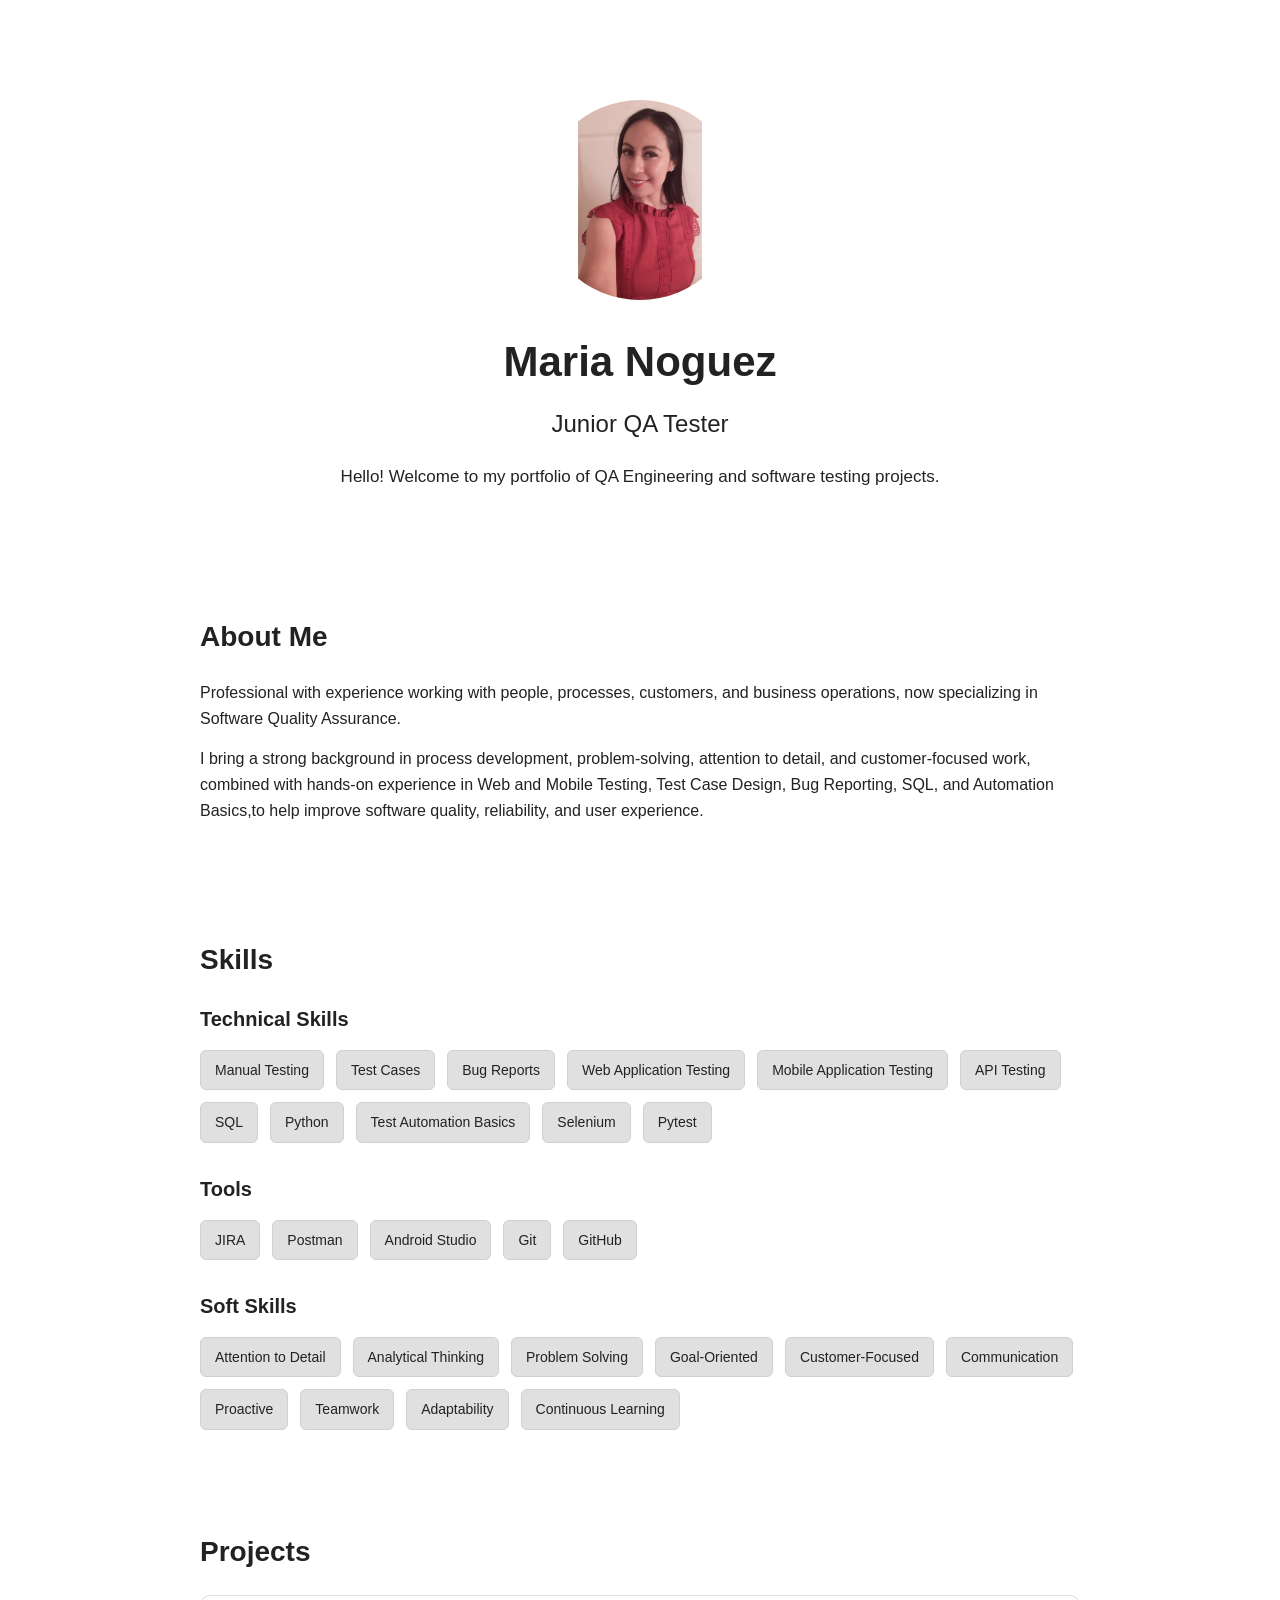
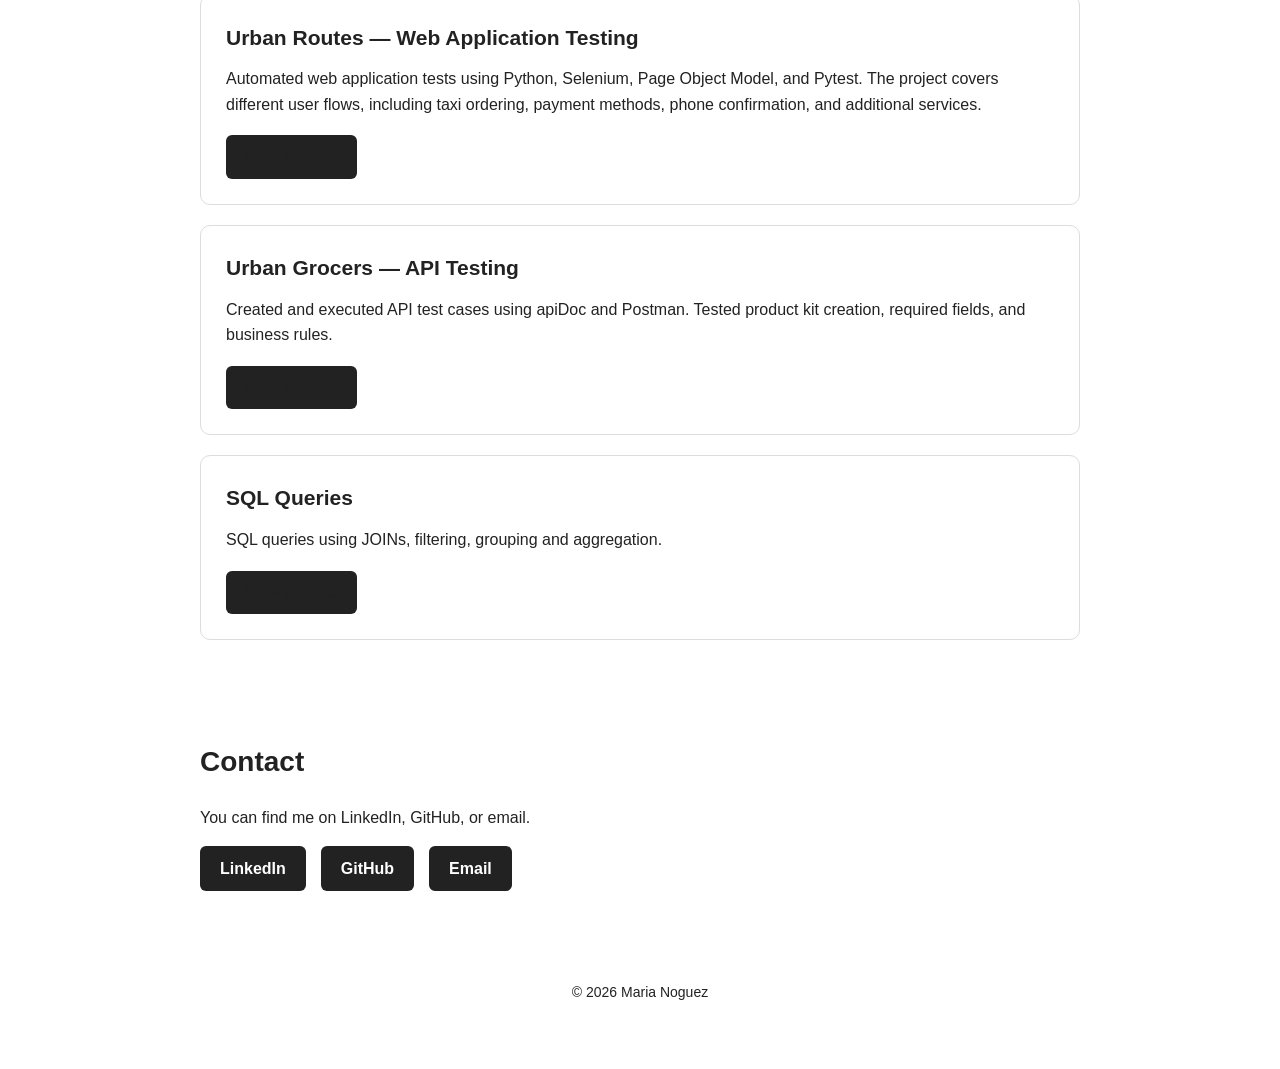
==== index.html @ 5c4d9ec5 "Update index.html" ====
<!DOCTYPE html>
<html lang="en">

<head>
    <meta charset="UTF-8">
    <meta name="viewport" content="width=device-width, initial-scale=1.0">
    <title>Maria Noguez | QA Tester</title>
    <link rel="stylesheet" href="style.css">
</head>

<body>

    <div class="container">

        <header>
            <img src="PROFILE.JPG.jpeg" alt="Maria Noguez" class="profile-photo">
            <h1>Maria Noguez</h1>
            <h2>Junior QA Tester</h2>

            <p>
                Hello! Welcome to my portfolio of QA Engineering
                and software testing projects.
            </p>
        </header>

        <main>

            <!-- About Me -->
            <section class="section">
                <h2>About Me</h2>

                <p>
                    Professional with experience working with people,
                    processes, customers, and business operations, now
                    specializing in Software Quality Assurance.
                </p>

                <p>
                    I bring a strong background in process development,
                    problem-solving, attention to detail, and customer-focused 
                    work, combined with hands-on experience in Web and Mobile
                    Testing, Test Case Design, Bug Reporting, SQL, and Automation
                    Basics,to help improve software quality, reliability, and user experience.
                </p>
            </section>


<!-- Skills -->

<section class="section">

    <h2>Skills</h2>

    <div class="skill-category">

        <h3>Technical Skills</h3>

        <div class="skills">
            <span>Manual Testing</span>
            <span>Test Cases</span>
            <span>Bug Reports</span>
            <span>Web Application Testing</span>
            <span>Mobile Application Testing</span>
            <span>API Testing</span>
            <span>SQL</span>
            <span>Python</span>
            <span>Test Automation Basics</span>
            <span>Selenium</span>
            <span>Pytest</span>
        </div>

    </div>


    <div class="skill-category">

        <h3>Tools</h3>

        <div class="skills">
            <span>JIRA</span>
            <span>Postman</span>
            <span>Android Studio</span>
            <span>Git</span>
            <span>GitHub</span>
        </div>

    </div>


    <div class="skill-category">

        <h3>Soft Skills</h3>

        <div class="skills">
            <span>Attention to Detail</span>
            <span>Analytical Thinking</span>
            <span>Problem Solving</span>
            <span>Goal-Oriented</span>
            <span>Customer-Focused</span>
            <span>Communication</span>
            <span>Proactive</span>
            <span>Teamwork</span>
            <span>Adaptability</span>
            <span>Continuous Learning</span>
        </div>

    </div>
    
</section>


            <!-- Projects -->
            <section class="section">

                <h2>Projects</h2>


                <!-- Project 1 -->
                <article class="project">

                    <h3>Urban Routes — Web Application Testing</h3>

                    <p>
                        Automated web application tests using Python,
                        Selenium, Page Object Model, and Pytest.
                        The project covers different user flows,
                        including taxi ordering, payment methods,
                        phone confirmation, and additional services.
                    </p>

                    <a href="https://github.com/mariaestra33/maria.github.io">
                        View Project
                    </a>

                </article>


                <!-- Project 2 -->
                <article class="project">

                    <h3>Urban Grocers — API Testing</h3>

                    <p>
                        Created and executed API test cases using apiDoc
                        and Postman. Tested product kit creation,
                        required fields, and business rules.
                    </p>

                    <a href="https://github.com/mariaestra33/maria.github.io">
                        View Project
                    </a>

                </article>


                <!-- Project 3 -->
                <article class="project">

                    <h3>SQL Queries</h3>

                    <p>
                        SQL queries using JOINs, filtering,
                        grouping and aggregation.
                    </p>

                    <a href="https://github.com/mariaestra33/maria.github.io">
                        View Project
                    </a>

                </article>

            </section>


            <!-- Contact -->
            <section class="section">

                <h2>Contact</h2>

               <p>
        You can find me on LinkedIn, GitHub, or email.
    </p>

    <div class="contact-buttons">

        <a href="https://www.linkedin.com/in/maria-noguez-b1398440a/" target="_blank">
            LinkedIn
        </a>

        <a href="https://github.com/mariaestra33" target="_blank">
            GitHub
        </a>

        <a href="noguez.maria33@gmail.com" target="_blank">
            Email
        </a>

    </div>
</section>

        </main>

        <footer>
            <p>
                © 2026 Maria Noguez
            </p>
        </footer>

    </div>

</body>

</html>
---- style.css ----
* {
    margin: 0;
    padding: 0;
    box-sizing: border-box;
}

body {
    font-family: Arial, sans-serif;
    background-color: #red;
    color: #222;
    line-height: 1.6;
}

.container {
    max-width: 1000px;
    margin: 0 auto;
    padding: 40px 25px;
}

/* Header */

header {
    text-align: center;
    padding: 60px 20px;
    background-color: #ffffff;
    border-radius: 12px;
    margin-bottom: 30px;
}

header h1 {
    font-size: 42px;
    margin-bottom: 10px;
}

header h2 {
    font-size: 24px;
    font-weight: normal;
    margin-bottom: 20px;
}

header p {
    max-width: 700px;
    margin: 0 auto;
    font-size: 17px;
}


/* Sections */

.section {
    background-color: #ffffff;
    padding: 35px;
    margin-bottom: 30px;
    border-radius: 12px;
}

.section h2 {
    font-size: 28px;
    margin-bottom: 20px;
}


/* About Me */

.section p {
    margin-bottom: 15px;
}


/* Skills */

.skill-category {
    margin-bottom: 30px;
}

.skill-category:last-child {
    margin-bottom: 0;
}

.skill-category h3 {
    font-size: 20px;
    margin-bottom: 15px;
}

.skills {
    display: flex;
    flex-wrap: wrap;
    gap: 12px;
}

.skills span {
    background-color: #e0e0e0;
    color: #222;
    padding: 8px 14px;
    border-radius: 6px;
    font-size: 14px;
    border: 1px solid #d0d0d0;
    white-space: nowrap;
}


/* Projects */

.project {
    border: 1px solid #ddd;
    border-radius: 10px;
    padding: 25px;
    margin-bottom: 20px;
}

.project:last-child {
    margin-bottom: 0;
}

.project h3 {
    font-size: 21px;
    margin-bottom: 12px;
}

.project p {
    margin-bottom: 18px;
}

.project a {
    display: inline-block;
    text-decoration: none;
    background-color: #222;
    color: #ffffff;
    padding: 9px 18px;
    border-radius: 6px;
}

.project a:hover {
    opacity: 0.8;
}


/* Contact */

.section a {
    color: #222;
    font-weight: bold;
}


/* Footer */

footer {
    text-align: center;
    padding: 25px;
    font-size: 14px;
}
/* Profile photo */

.profile-photo {
    width: 200px;
    height: 200px;
    border-radius: 50%;
    object-fit: contain;
    margin-bottom: 20px;
}

.contact-buttons {
    display: flex;
    gap: 15px;
    flex-wrap: wrap;
}

.contact-buttons a {
    display: inline-block;
    text-decoration: none;
    background-color: #222;
    color: #ffffff;
    padding: 10px 20px;
    border-radius: 6px;
    font-weight: bold;
}

.contact-buttons a:hover {
    opacity: 0.8;
}
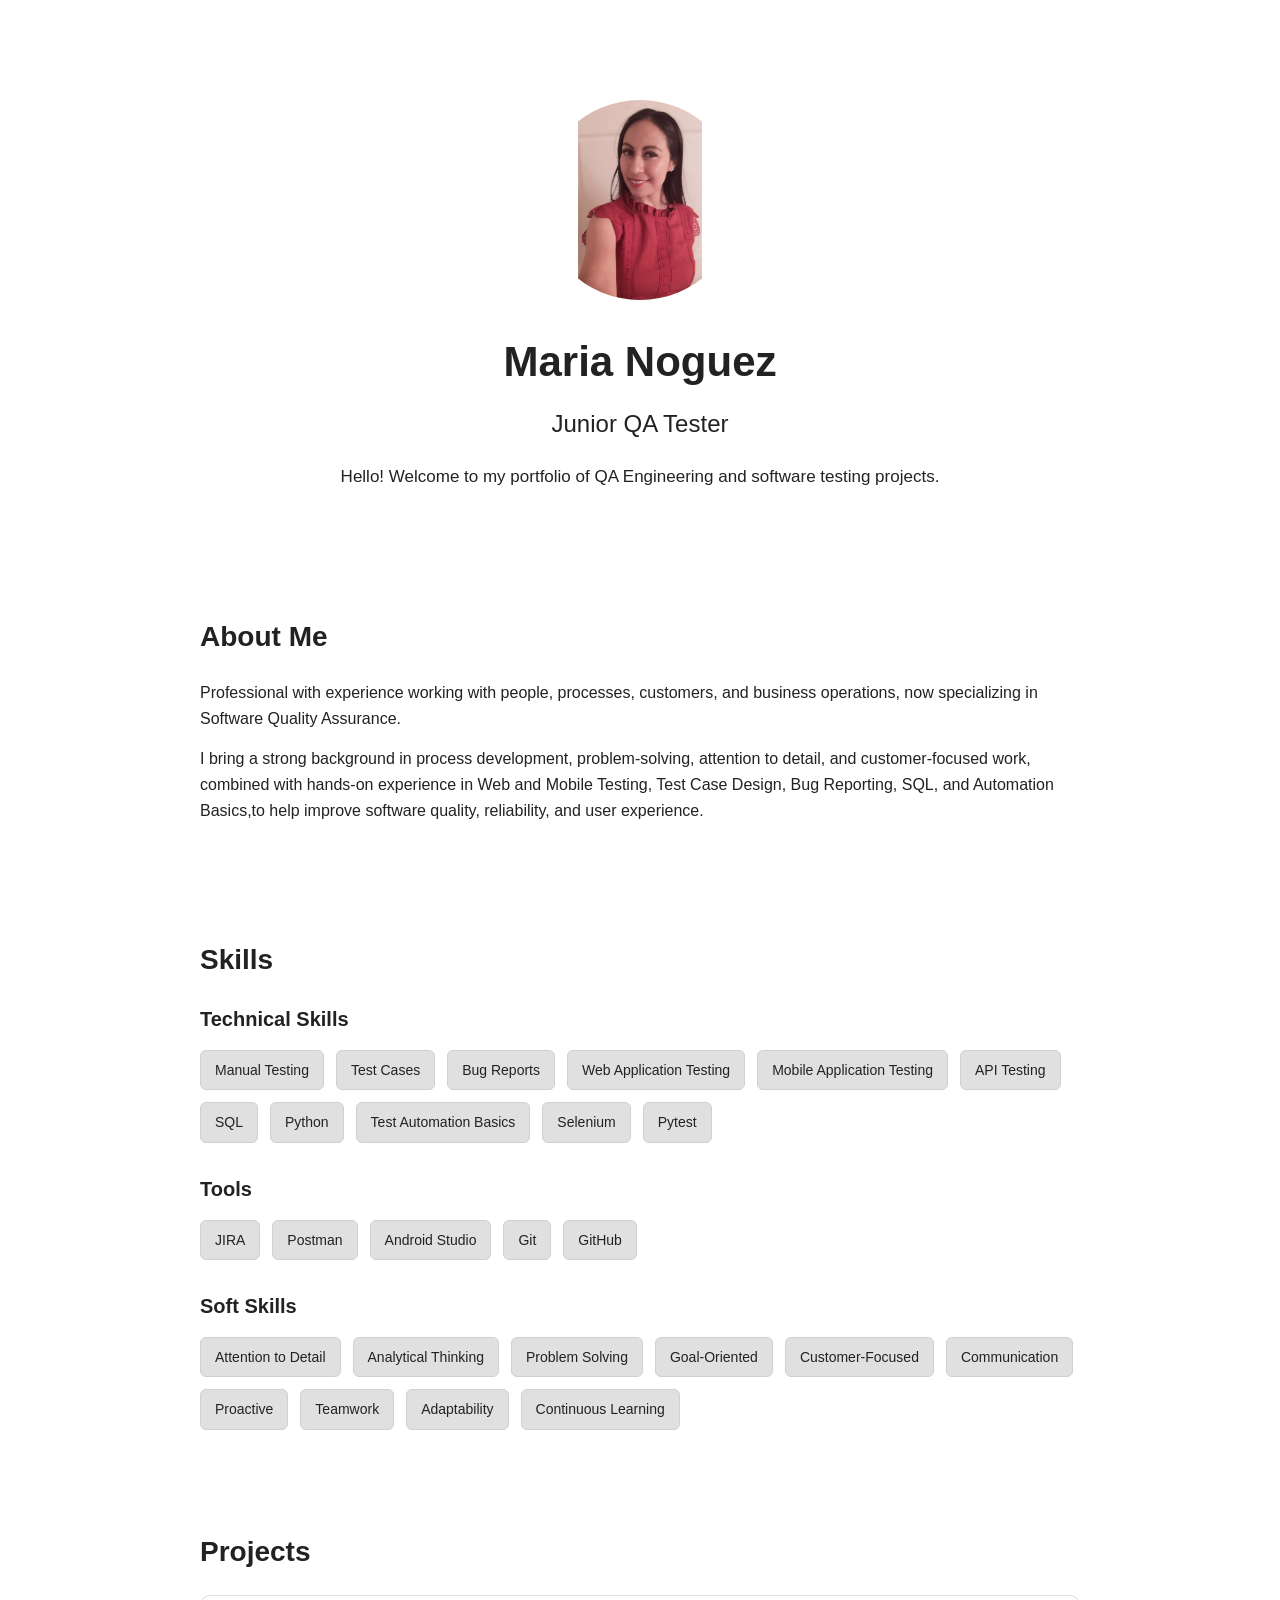
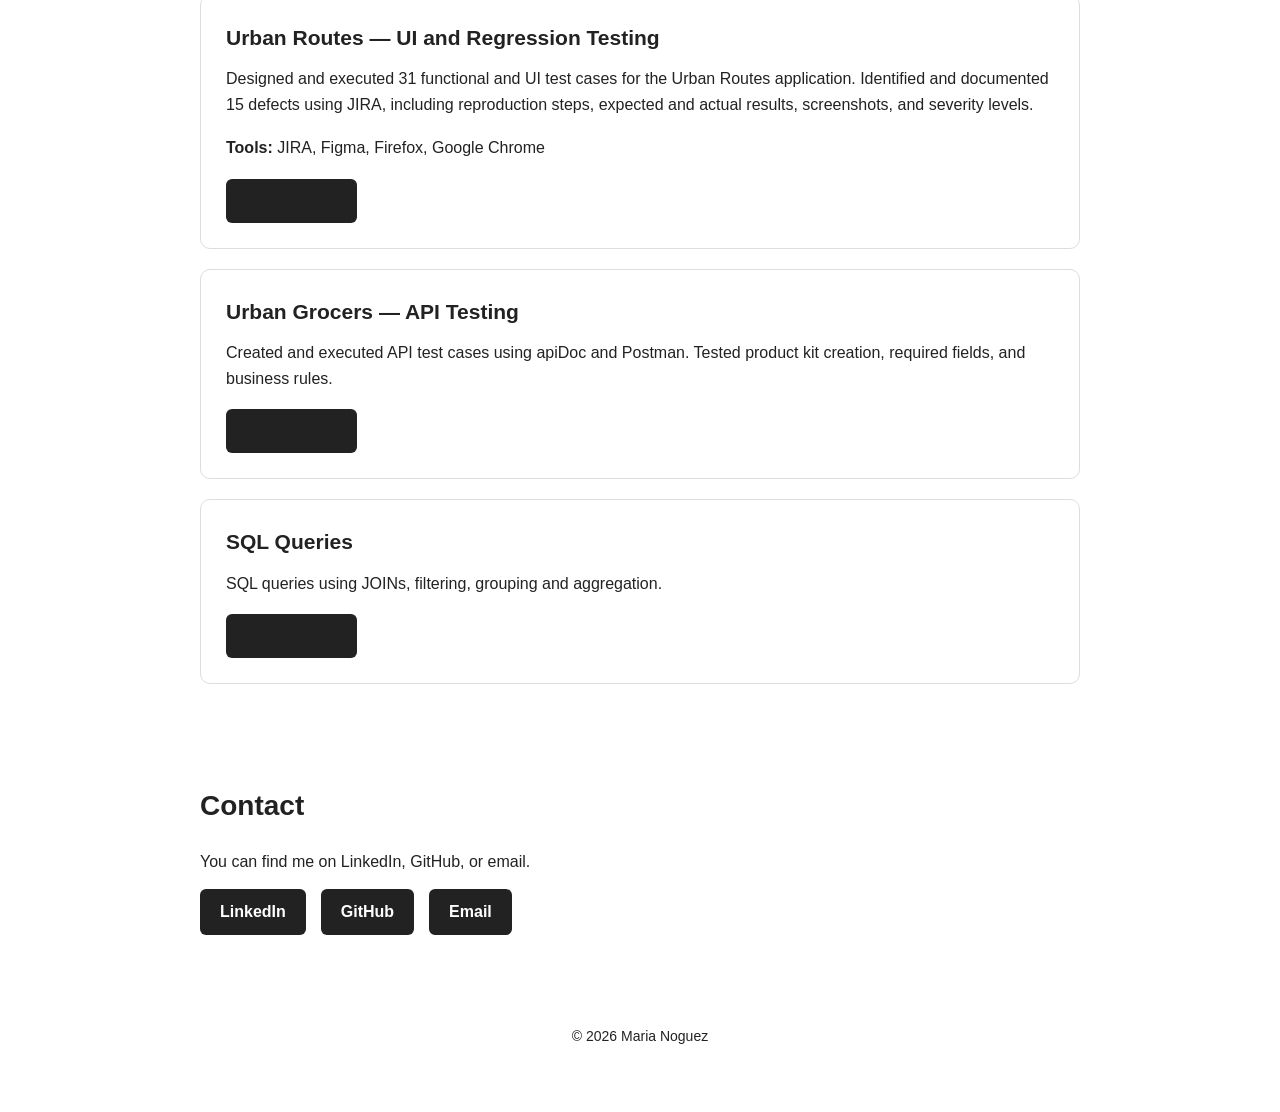
==== commit b2225c2c: "Update index.html" ====
--- a/index.html
+++ b/index.html
@@ -116,23 +116,24 @@
 
 
                 <!-- Project 1 -->
-                <article class="project">
-
-                    <h3>Urban Routes — Web Application Testing</h3>
-
-                    <p>
-                        Automated web application tests using Python,
-                        Selenium, Page Object Model, and Pytest.
-                        The project covers different user flows,
-                        including taxi ordering, payment methods,
-                        phone confirmation, and additional services.
-                    </p>
-
-                    <a href="https://github.com/mariaestra33/maria.github.io">
-                        View Project
-                    </a>
-
-                </article>
+<article class="project">
+    <h3>Urban Routes — UI and Regression Testing</h3>
+
+    <p>
+        Designed and executed 31 functional and UI test cases
+        for the Urban Routes application. Identified and documented
+        15 defects using JIRA, including reproduction steps,
+        expected and actual results, screenshots, and severity levels.
+    </p>
+
+    <p>
+        <strong>Tools:</strong> JIRA, Figma, Firefox, Google Chrome
+    </p>
+
+    <a href="TU_GITHUB_PROJECT_LINK" target="_blank">
+        View Project
+    </a>
+</article>
 
 
                 <!-- Project 2 -->
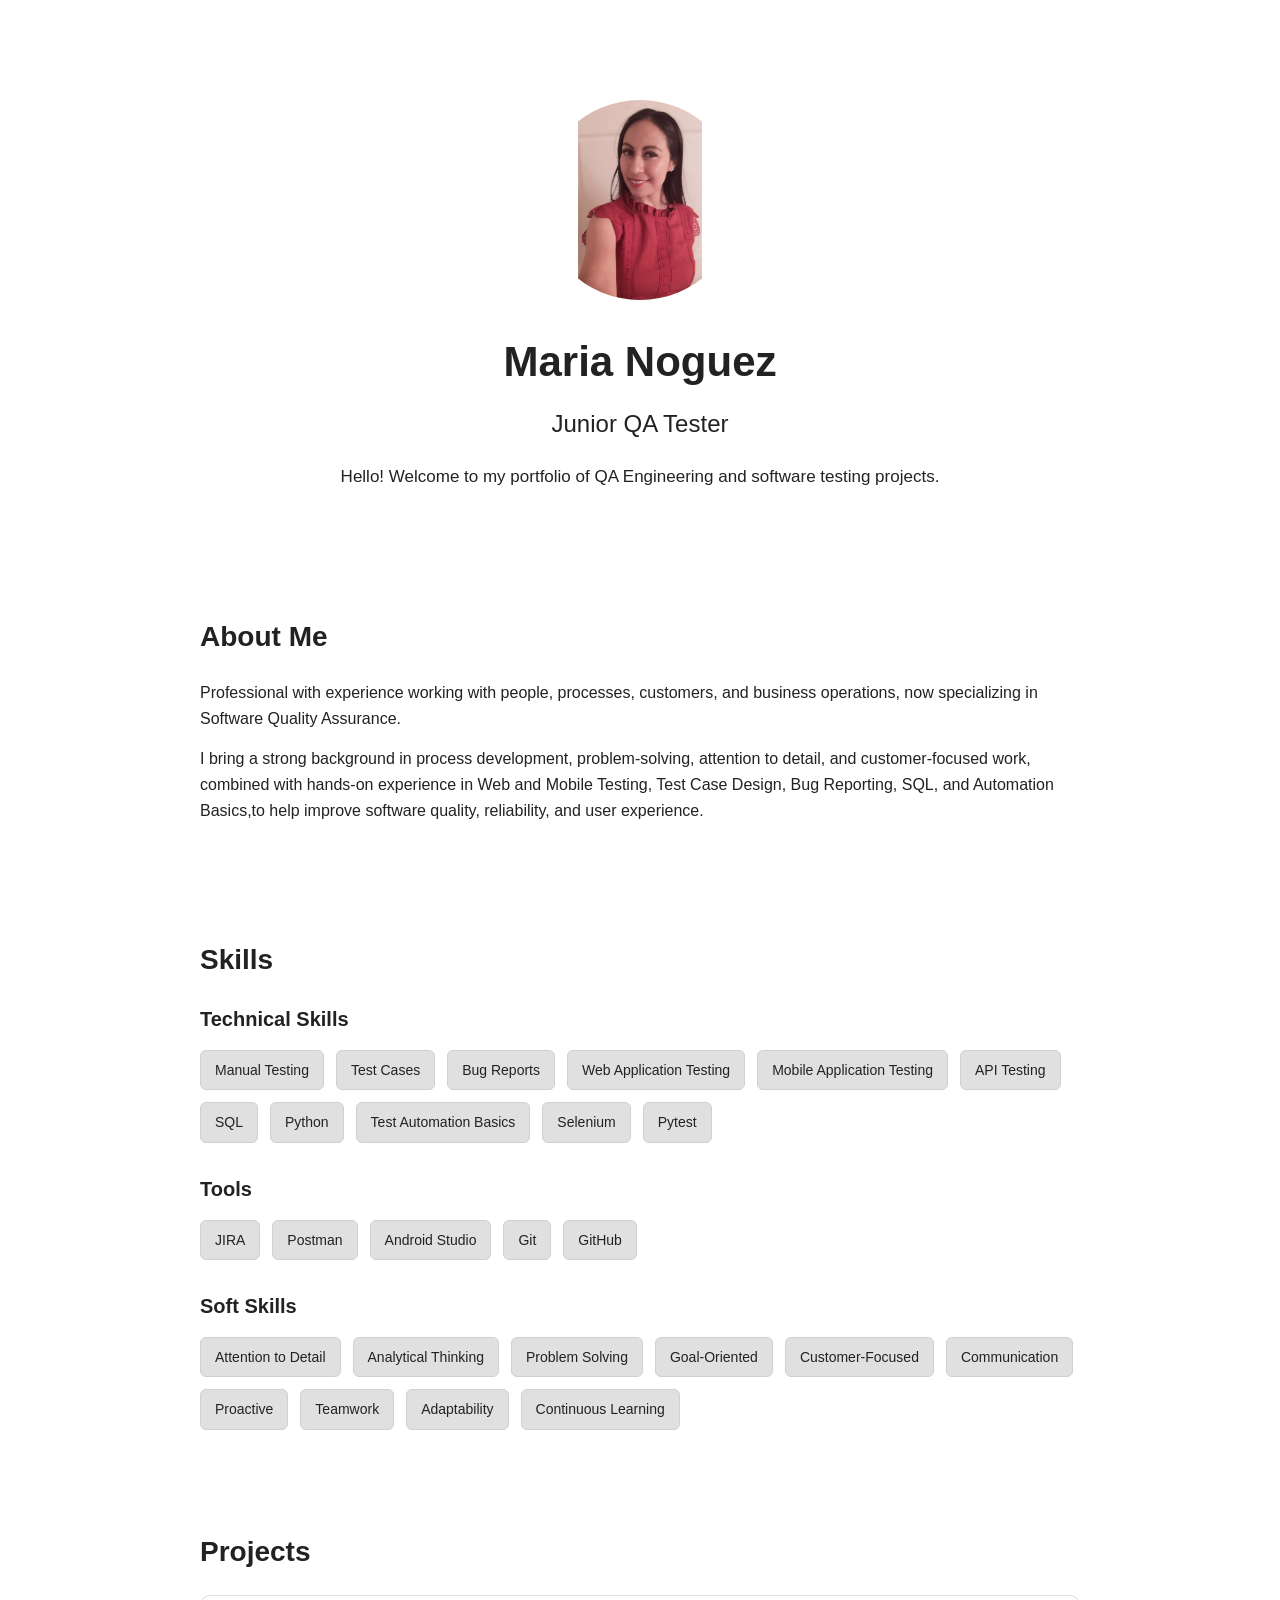
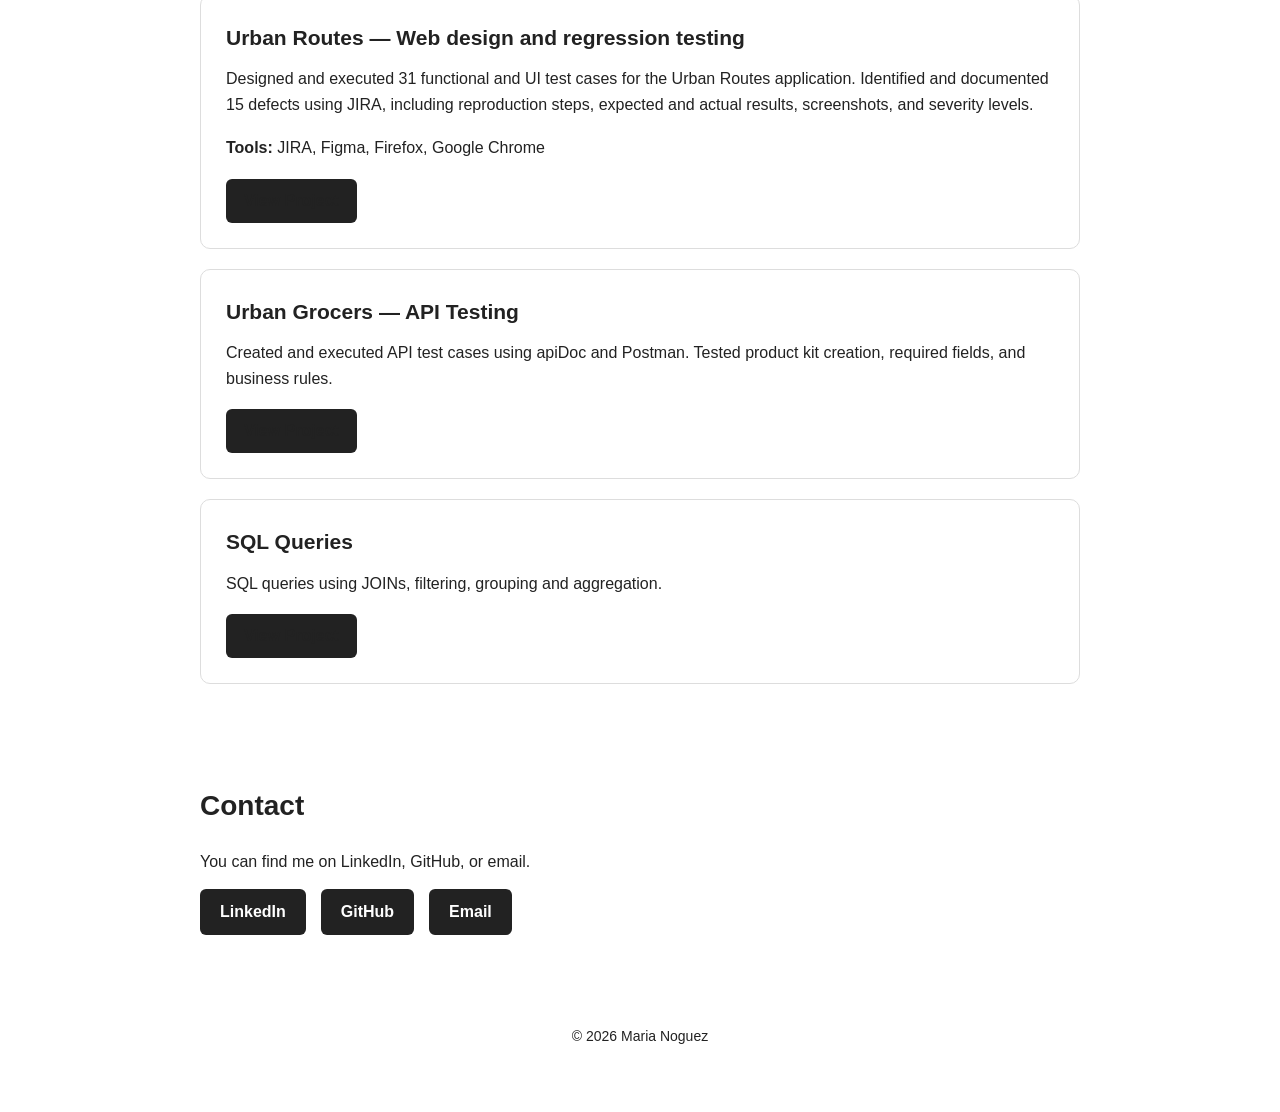
==== commit 41caa70a: "Update index.html" ====
--- a/index.html
+++ b/index.html
@@ -117,7 +117,7 @@
 
                 <!-- Project 1 -->
 <article class="project">
-    <h3>Urban Routes — UI and Regression Testing</h3>
+    <h3>Urban Routes — Web design and regression testing</h3>
 
     <p>
         Designed and executed 31 functional and UI test cases
@@ -130,7 +130,7 @@
         <strong>Tools:</strong> JIRA, Figma, Firefox, Google Chrome
     </p>
 
-    <a href="TU_GITHUB_PROJECT_LINK" target="_blank">
+    <a href="https://github.com/mariaestra33/maria.github.io">
         View Project
     </a>
 </article>
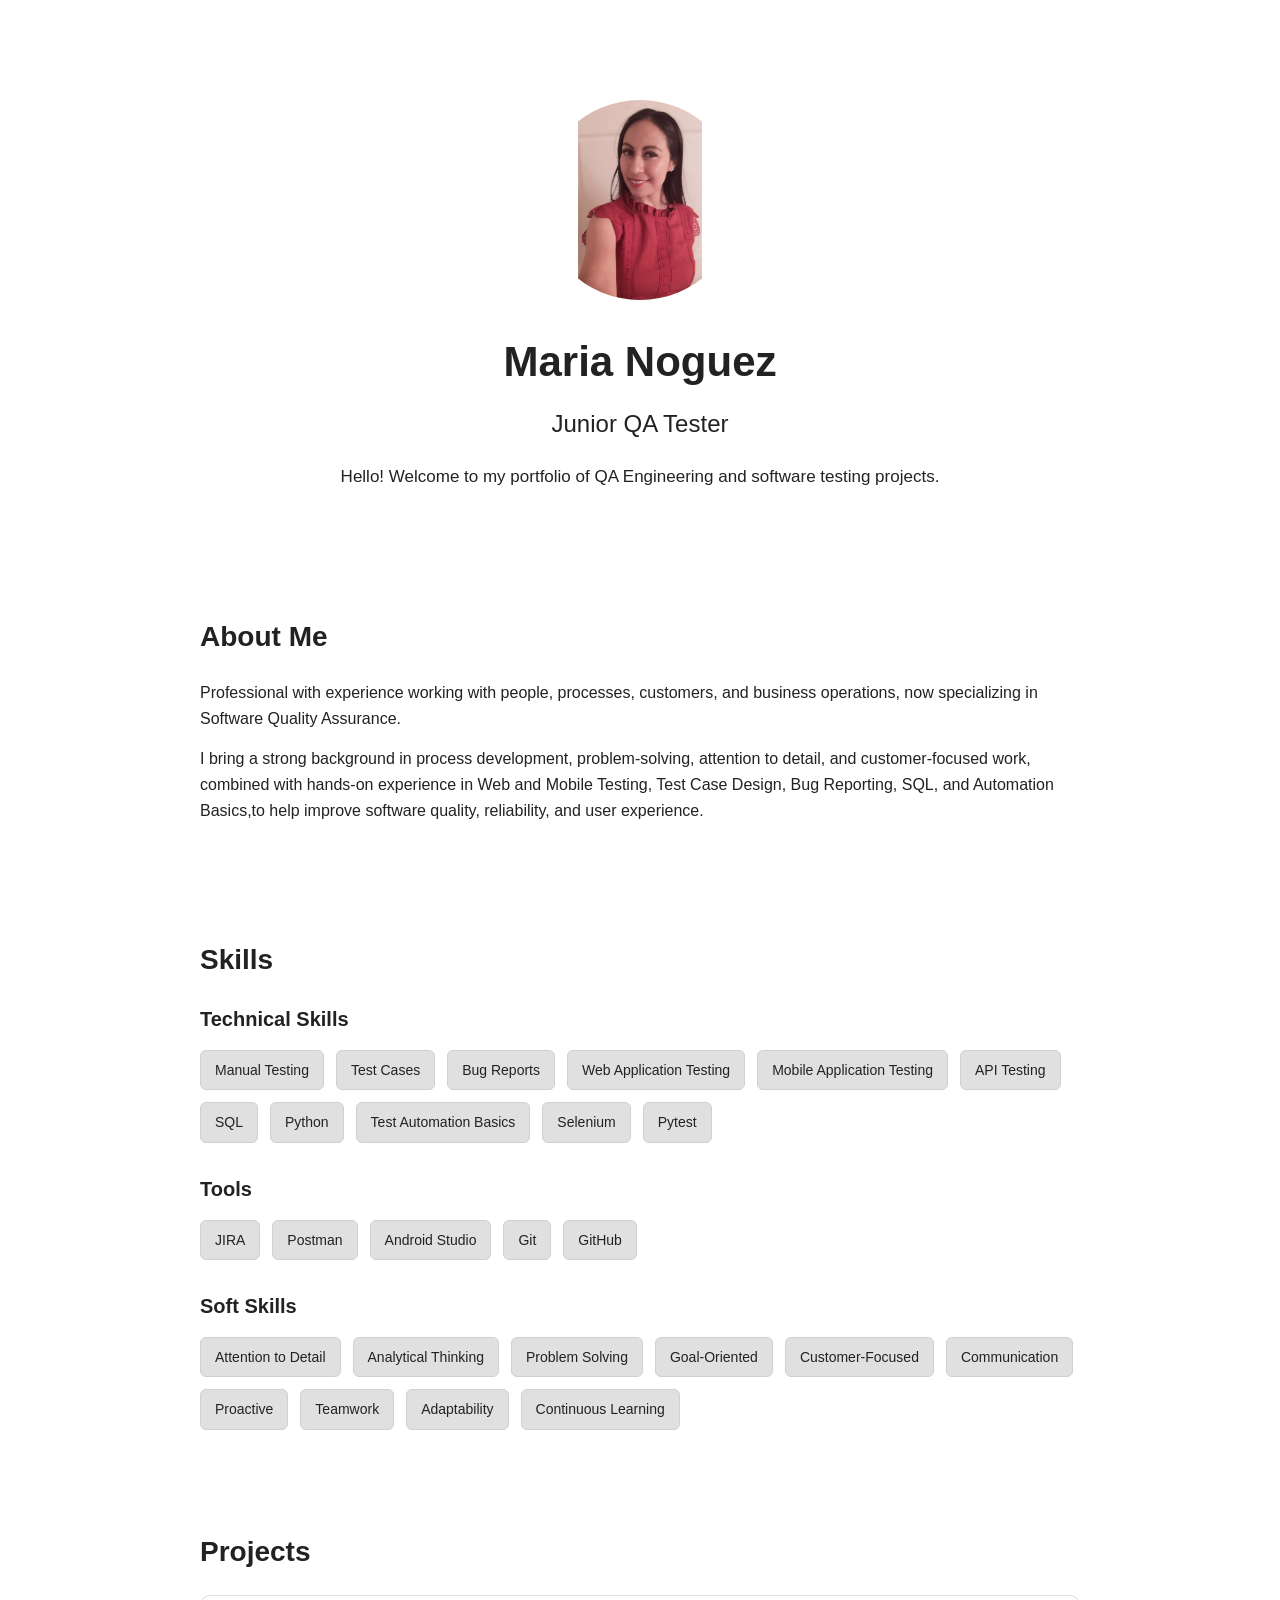
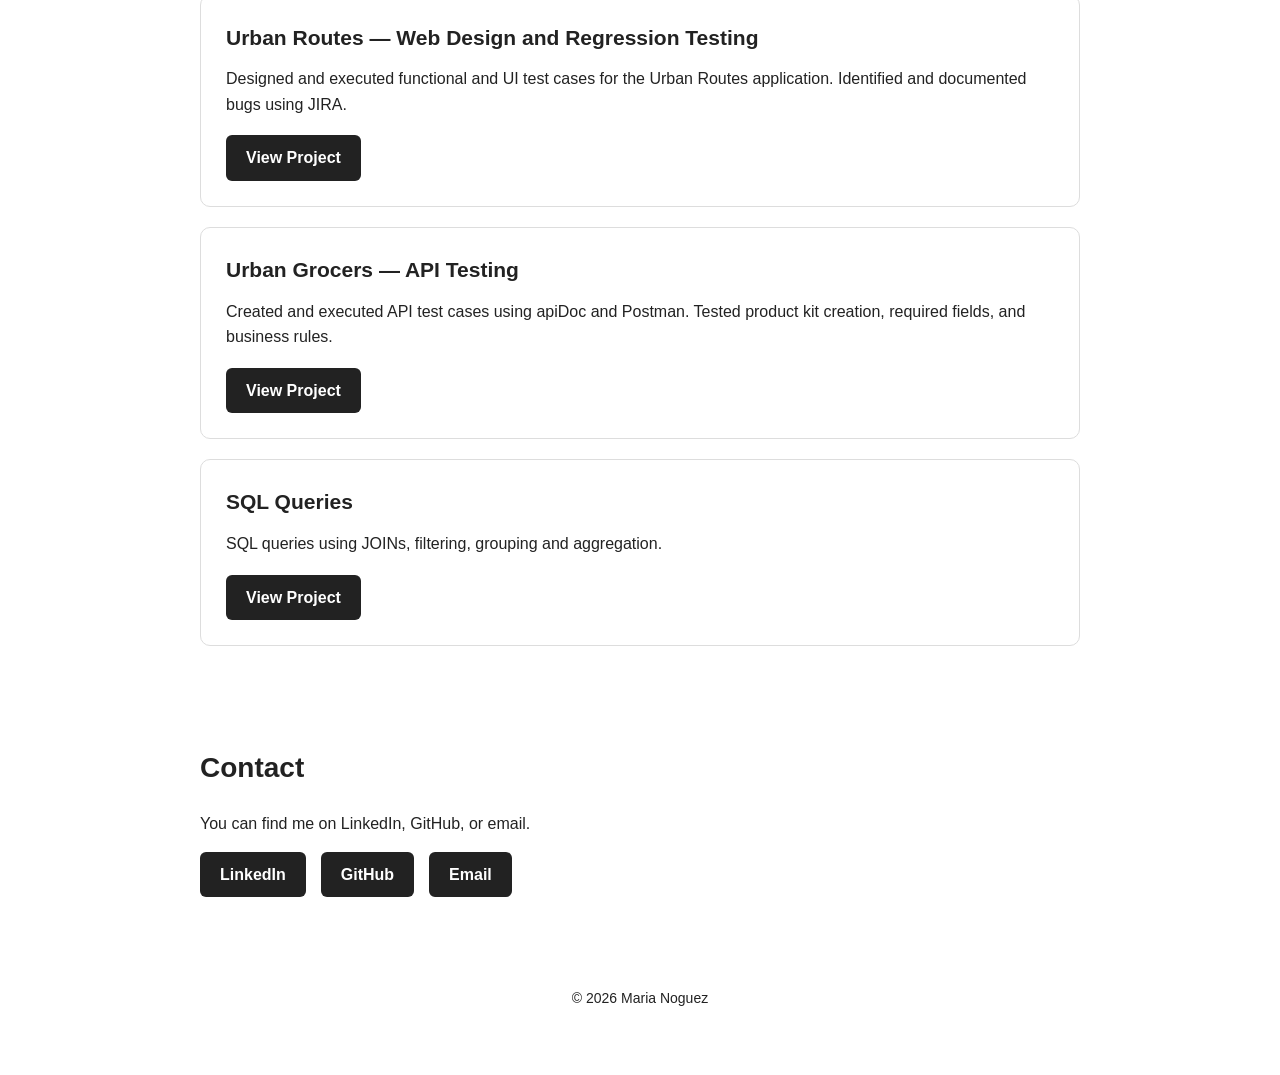
==== commit 734f1535: "Update index.html" ====
--- a/index.html
+++ b/index.html
@@ -117,20 +117,15 @@
 
                 <!-- Project 1 -->
 <article class="project">
-    <h3>Urban Routes — Web design and regression testing</h3>
+    <h3>Urban Routes — Web Design and Regression Testing</h3>
 
     <p>
-        Designed and executed 31 functional and UI test cases
-        for the Urban Routes application. Identified and documented
-        15 defects using JIRA, including reproduction steps,
-        expected and actual results, screenshots, and severity levels.
+        Designed and executed functional and UI test cases
+        for the Urban Routes application. Identified and
+        documented bugs using JIRA.
     </p>
 
-    <p>
-        <strong>Tools:</strong> JIRA, Figma, Firefox, Google Chrome
-    </p>
-
-    <a href="https://github.com/mariaestra33/maria.github.io">
+    <a href="project-1.html">
         View Project
     </a>
 </article>
--- a/style.css
+++ b/style.css
@@ -124,10 +124,11 @@
 .project a {
     display: inline-block;
     text-decoration: none;
-    background-color: #222;
-    color: #ffffff;
-    padding: 9px 18px;
+    background-color: #222222;
+    color: #ffffff !important;
+    padding: 10px 20px;
     border-radius: 6px;
+    font-weight: bold;
 }
 
 .project a:hover {
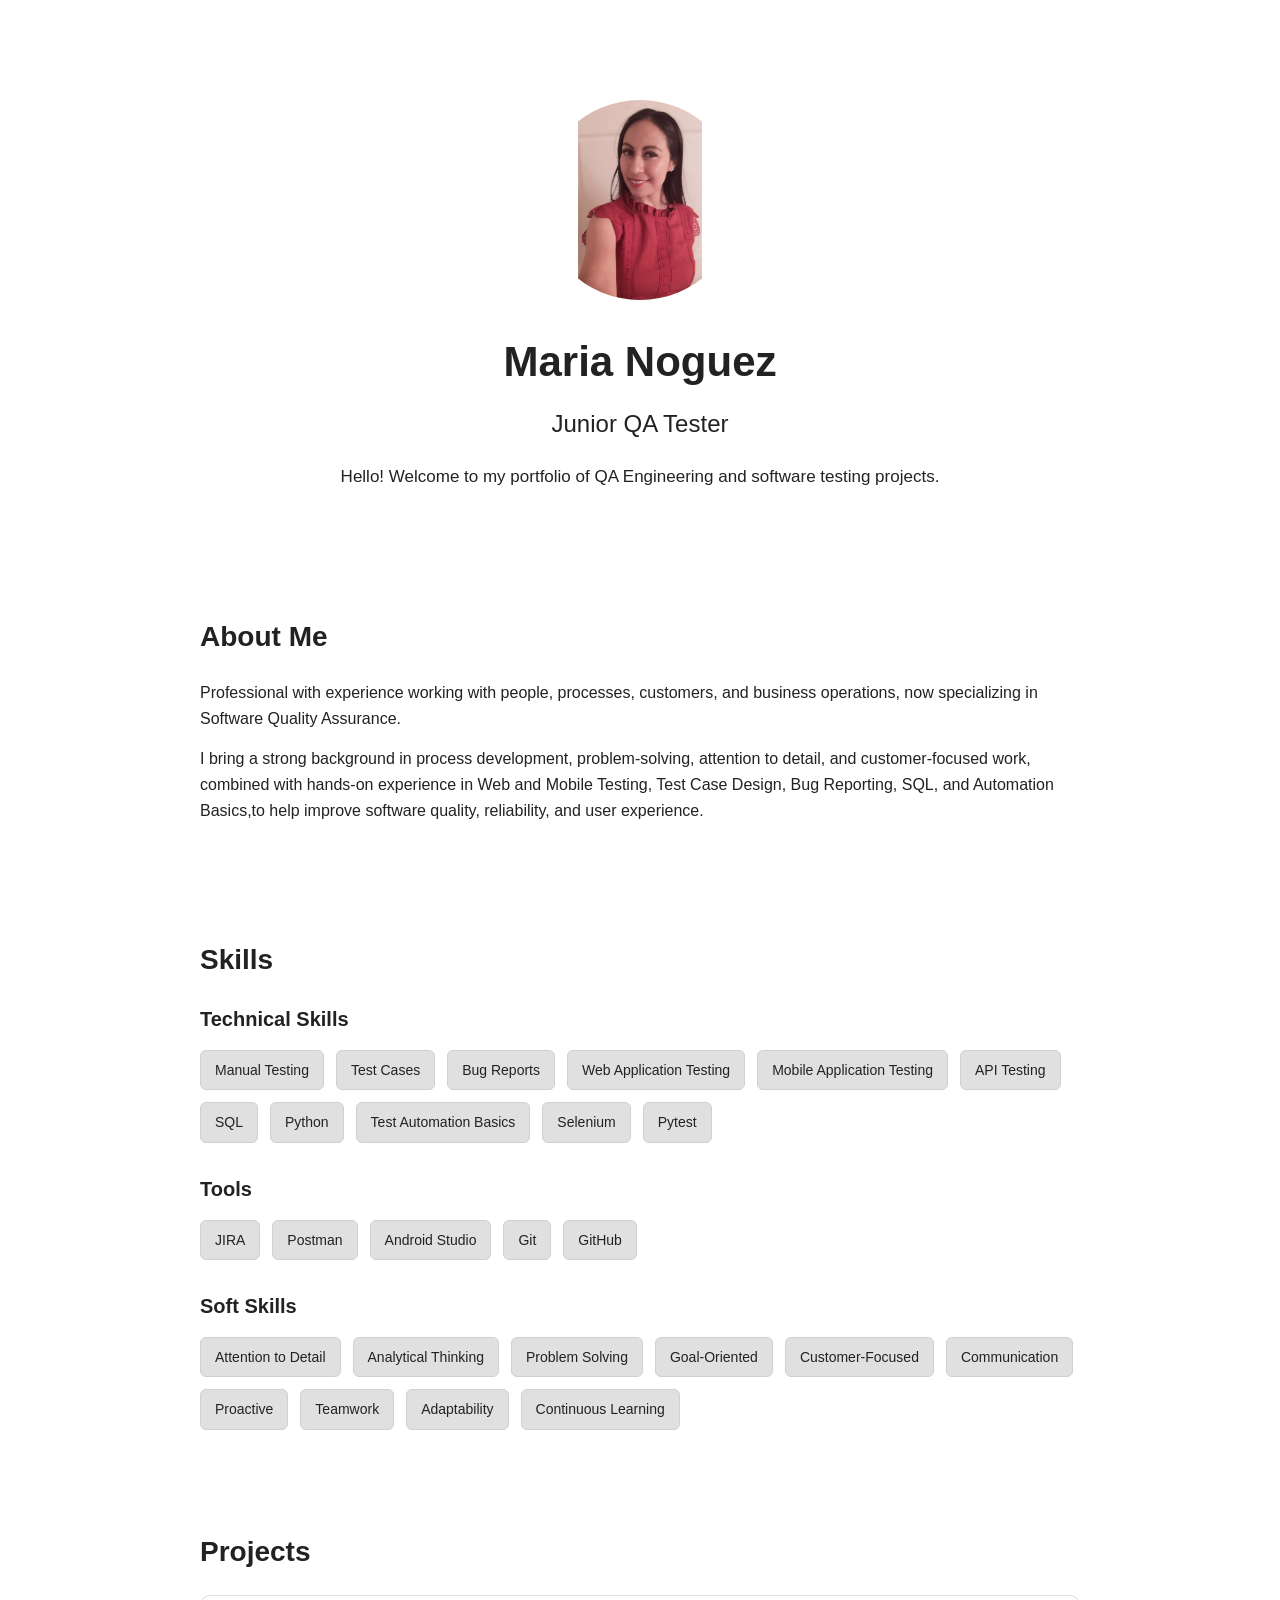
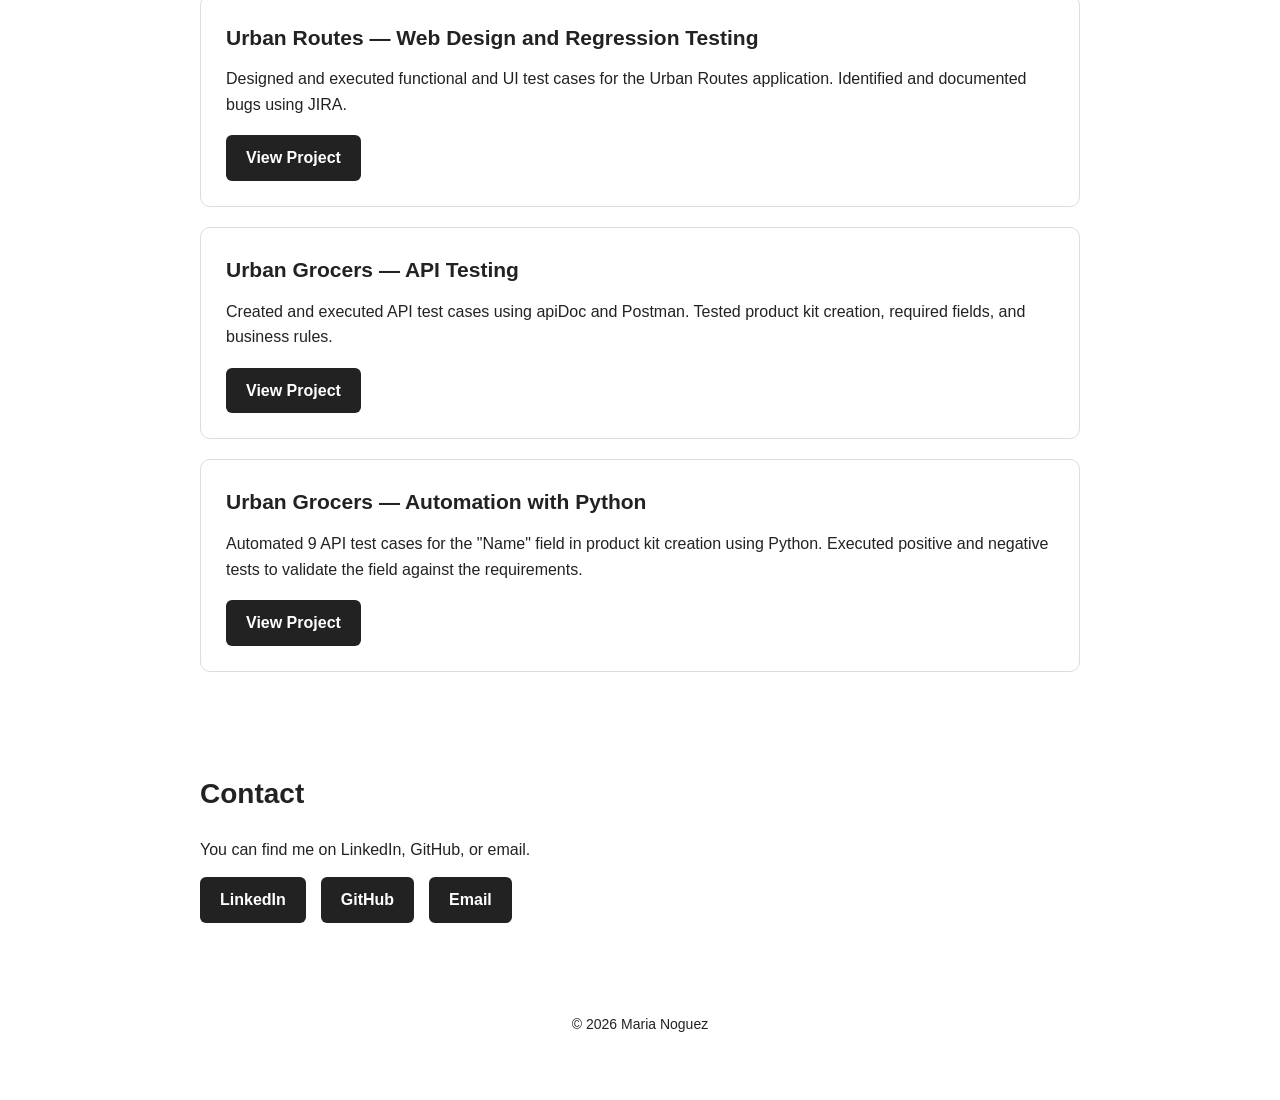
==== commit 77e574e0: "Update index.html" ====
--- a/index.html
+++ b/index.html
@@ -12,16 +12,18 @@
 
     <div class="container">
 
-        <header>
-            <img src="PROFILE.JPG.jpeg" alt="Maria Noguez" class="profile-photo">
-            <h1>Maria Noguez</h1>
-            <h2>Junior QA Tester</h2>
-
-            <p>
-                Hello! Welcome to my portfolio of QA Engineering
-                and software testing projects.
-            </p>
-        </header>
+        <header class="centered-header">
+    <img src="PROFILE.JPG.jpeg" alt="Maria Noguez" class="profile-photo">
+
+    <h1>Maria Noguez</h1>
+
+    <h2>Junior QA Tester</h2>
+
+    <p>
+        Hello! Welcome to my portfolio of QA Engineering
+        and software testing projects.
+    </p>
+</header>
 
         <main>
 
@@ -142,28 +144,29 @@
                         required fields, and business rules.
                     </p>
 
-                    <a href="https://github.com/mariaestra33/maria.github.io">
-                        View Project
-                    </a>
+                    <a href="project-2.html">
+                      View Project
+                     </a>
 
                 </article>
 
 
                 <!-- Project 3 -->
-                <article class="project">
-
-                    <h3>SQL Queries</h3>
-
-                    <p>
-                        SQL queries using JOINs, filtering,
-                        grouping and aggregation.
-                    </p>
-
-                    <a href="https://github.com/mariaestra33/maria.github.io">
-                        View Project
-                    </a>
-
-                </article>
+               <article class="project">
+
+    <h3>Urban Grocers — Automation with Python</h3>
+
+    <p>
+        Automated 9 API test cases for the "Name" field in product kit
+        creation using Python. Executed positive and negative tests
+        to validate the field against the requirements.
+    </p>
+
+    <a href="project-3.html">
+        View Project
+    </a>
+
+</article>
 
             </section>
 
--- a/style.css
+++ b/style.css
@@ -20,7 +20,7 @@
 /* Header */
 
 header {
-    text-align: center;
+    text-align: left;
     padding: 60px 20px;
     background-color: #ffffff;
     border-radius: 12px;
@@ -180,3 +180,25 @@
 .contact-buttons a:hover {
     opacity: 0.8;
 }
+
+.project-image {
+    display: block;
+    width: 260px;
+    height: 80px;
+    object-fit: cover;
+    margin: 25px auto 0;
+    border-radius: 10px;
+}
+
+.api-image {
+    display: block;
+    width: 240px;
+    max-width: 140%;
+    height: auto;
+    margin: 25px auto;
+    border-radius: 10px;
+}
+/* Centered Header */
+.centered-header {
+    text-align: center;
+}
